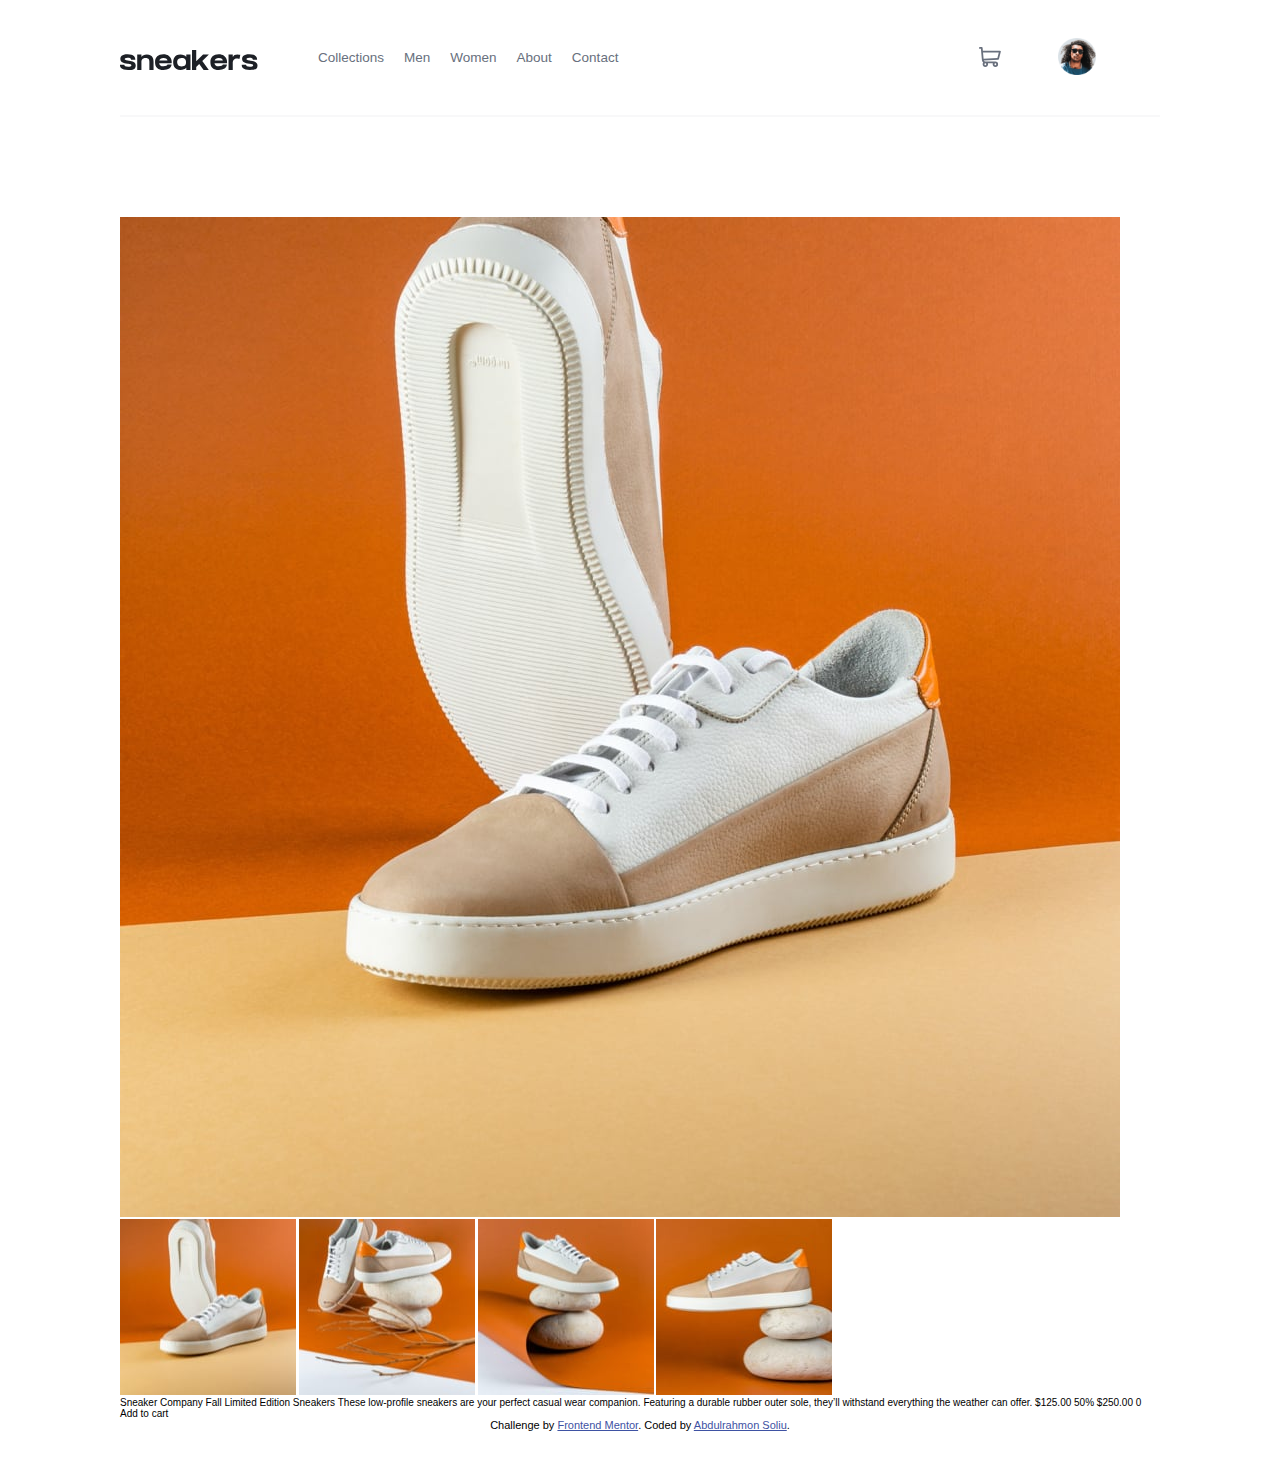
==== index.html @ 3b7e8612 "updated the navigation bar section" ====
<!DOCTYPE html>
<html lang="en">
	<head>
		<meta charset="UTF-8" />
		<meta name="viewport" content="width=device-width, initial-scale=1.0" />
		<!-- displays site properly based on user's device -->

		<link
			rel="icon"
			type="image/png"
			sizes="32x32"
			href="./images/favicon-32x32.png" />
		<link rel="stylesheet" href="styles/style.css" />
		<title>Frontend Mentor | E-commerce product page</title>

		<!-- Feel free to remove these styles or customise in your own stylesheet 👍 -->
	</head>
	<body>
		<header>
			<nav class="nav-container">
				<div class="nav-details">
					<div>
						<img class="logo" src="images/logo.svg" alt="logo" />
					</div>

					<ul class="nav-links">
						<li><a href="index.html">Collections</a></li>
						<li><a href="index.html">Men</a></li>
						<li><a href="index.html">Women</a></li>
						<li><a href="index.html">About</a></li>
						<li><a href="index.html">Contact</a></li>
					</ul>
				</div>

				<div class="cart-details">
					<div>
						<img class="cart-icon" src="images/icon-cart.svg" alt="cart" />
					</div>

					<div>
						<img
							class="image-avatar"
							src="images/image-avatar.png"
							alt="image-avatar" />
					</div>
				</div>
			</nav>
			<div class="grayline"></div>
		</header>
		<main>
			<section>
				<img src="images/image-product-1.jpg" alt="main-product-1" />
				<img src="images/image-product-1-thumbnail.jpg" alt="product-1" />
				<img src="images/image-product-2-thumbnail.jpg" alt="product-2" />
				<img src="images/image-product-3-thumbnail.jpg" alt="product-3" />
				<img src="images/image-product-4-thumbnail.jpg" alt="product-4" />
			</section>

			<aside>
				Sneaker Company Fall Limited Edition Sneakers These low-profile sneakers
				are your perfect casual wear companion. Featuring a durable rubber outer
				sole, they’ll withstand everything the weather can offer. $125.00 50%
				$250.00 0 Add to cart
			</aside>
		</main>

		<footer>
			<div class="attribution">
				Challenge by
				<a href="https://www.frontendmentor.io?ref=challenge" target="_blank"
					>Frontend Mentor</a
				>. Coded by <a href="#">Abdulrahmon Soliu</a>.
			</div>
		</footer>

		<script src="script/main.js"></script>
	</body>
</html>
---- styles/style.css ----
:root {
	--orange: hsl(26, 100%, 55%);
	--dark-blue: hsl(220, 13%, 13%);
	--grayish-blue: hsl(219, 9%, 45%);
}

*,
*:before,
*:after {
	margin: 0;
	padding: 0;
	box-sizing: border-box;
}

html {
	padding: 5rem 12rem;
	font-family: "Kumbh Sans", sans-serif;
	font-size: 62.5%;
}

header {
	width: 100%;
	margin-bottom: 10rem;
}

.nav-container {
	width: 100%;
	display: flex;
	align-items: center;
	justify-content: space-between;
}

.nav-details {
	display: flex;
	justify-content: space-between;
	align-items: flex-start;
	gap: 5rem;
}

.nav-links {
	list-style: none;
	display: flex;
	justify-content: center;
	align-items: center;
	margin-bottom: 5rem;
}

.nav-links li a {
	padding: 10px;
	text-decoration: none;
	font-size: 13.5px;
	position: relative;
	list-style: none;
	color: var(--grayish-blue);
	font-weight: 500;
}

.nav-links li a::after {
	content: "";
	position: absolute;
	height: 0.2em;
	width: 0%;
	display: block;
	background-color: var(--orange);
	bottom: -3.1em;
	transition: all ease-in-out 200ms;
}

.nav-links li a:hover::after {
	cursor: pointer;
	font-weight: 600;
	color: var(--dark-blue);
	width: 95%;
}

.cart-details {
	margin-top: -5rem;
	display: flex;
	align-items: center;
	justify-content: center;
	gap: 0.5rem;
}

.cart-icon {
	margin-right: 5rem;
	transition: filter 0.1s ease;
}

.cart-icon:hover {
	cursor: pointer;
	filter: brightness(0.7) contrast(2.8);
}

.image-avatar {
	width: 40%;
	transition: transform 0.3s ease;
	border: 2px solid transparent;
}

.image-avatar:hover {
	border-color: var(--orange);
	border-radius: 50%;
	cursor: pointer;
	transform: scale(1.1);
}

.grayline {
	height: 1.5px;
	width: 100%;
	background-color: hsl(220, 14%, 75%);
	opacity: 0.1;
}

.attribution {
	font-size: 11px;
	text-align: center;
}
.attribution a {
	color: hsl(228, 45%, 44%);
}
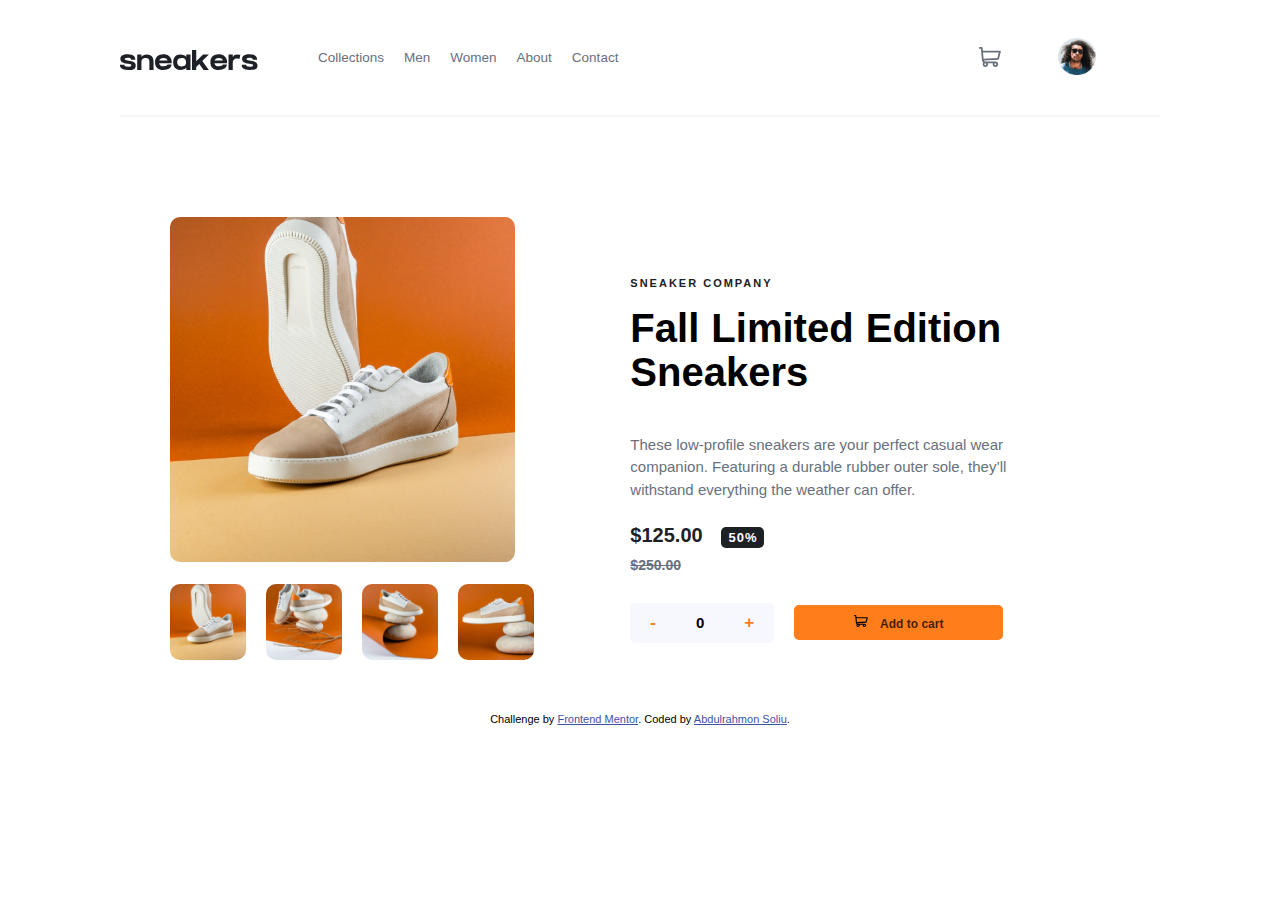
==== commit e83045a6: "added the main product section" ====
--- a/index.html
+++ b/index.html
@@ -47,21 +47,48 @@
 			</nav>
 			<div class="grayline"></div>
 		</header>
-		<main>
-			<section>
-				<img src="images/image-product-1.jpg" alt="main-product-1" />
-				<img src="images/image-product-1-thumbnail.jpg" alt="product-1" />
-				<img src="images/image-product-2-thumbnail.jpg" alt="product-2" />
-				<img src="images/image-product-3-thumbnail.jpg" alt="product-3" />
-				<img src="images/image-product-4-thumbnail.jpg" alt="product-4" />
+		<main class="main-section">
+			<section class="product-section">
+				<div>
+					<img src="images/image-product-1.jpg" alt="main-product-1" />
+				</div>
+				<div class="secondary-product">
+					<img src="images/image-product-1-thumbnail.jpg" alt="product-1" />
+					<img src="images/image-product-2-thumbnail.jpg" alt="product-2" />
+					<img src="images/image-product-3-thumbnail.jpg" alt="product-3" />
+					<img src="images/image-product-4-thumbnail.jpg" alt="product-4" />
+				</div>
 			</section>
 
-			<aside>
-				Sneaker Company Fall Limited Edition Sneakers These low-profile sneakers
-				are your perfect casual wear companion. Featuring a durable rubber outer
-				sole, they’ll withstand everything the weather can offer. $125.00 50%
-				$250.00 0 Add to cart
-			</aside>
+			<section class="product-info">
+				<p class="product-info_name">Sneaker Company</p>
+
+				<h1 class="main-heading">Fall Limited Edition Sneakers</h1>
+				<p class="product_info__paragraph">
+					These low-profile sneakers are your perfect casual wear companion.
+					Featuring a durable rubber outer sole, they’ll withstand everything
+					the weather can offer.
+				</p>
+				<div class="price-container">
+					<span class="price">$125.00</span>
+					<span class="percent-discount">50%</span>
+				</div>
+				<p class="price-discount">$250.00</p>
+				<div class="cart-container">
+					<div class="cart-container__quantity">
+						<span class="minus">-</span>
+						<span class="zero">0</span>
+						<span class="plus">+</span>
+					</div>
+					<div class="cart-section">
+						<img
+							class="cart-section-icon"
+							src="images/icon-cart.svg"
+							alt="cart" />
+						<a href="index.html" class="add-to-cart">Add to cart</a>
+					</div>
+				</div>
+			</section>
 		</main>
 
 		<footer>
--- a/styles/style.css
+++ b/styles/style.css
@@ -1,7 +1,10 @@
 :root {
 	--orange: hsl(26, 100%, 55%);
-	--dark-blue: hsl(220, 13%, 13%);
-	--grayish-blue: hsl(219, 9%, 45%);
+	--dark-grayish-blue: hsl(220, 13%, 13%);
+	--grayish-blue-1: hsl(219, 9%, 45%);
+	--grayish-blue: hsl(220, 14%, 75%);
+	--light-grayish-blue: hsl(223, 64%, 98%);
+	--black: hsla(0, 0%, 0%, 0.75);
 }
 
 *,
@@ -51,10 +54,14 @@
 	font-size: 13.5px;
 	position: relative;
 	list-style: none;
-	color: var(--grayish-blue);
+	color: var(--grayish-blue-1);
 	font-weight: 500;
 }
 
+.nav-links li a:hover {
+	font-weight: 500;
+	color: var(--dark-grayish-blue);
+}
 .nav-links li a::after {
 	content: "";
 	position: absolute;
@@ -68,22 +75,21 @@
 
 .nav-links li a:hover::after {
 	cursor: pointer;
-	font-weight: 600;
-	color: var(--dark-blue);
 	width: 95%;
 }
 
 .cart-details {
 	margin-top: -5rem;
-	display: flex;
-	align-items: center;
-	justify-content: center;
+	margin-left: -20rem;
+	display: flex;
+	align-items: center;
+	justify-content: flex-end;
 	gap: 0.5rem;
 }
 
 .cart-icon {
 	margin-right: 5rem;
-	transition: filter 0.1s ease;
+	transition: filter 0.15s ease-in;
 }
 
 .cart-icon:hover {
@@ -105,10 +111,155 @@
 }
 
 .grayline {
-	height: 1.5px;
+	height: 2px;
 	width: 100%;
 	background-color: hsl(220, 14%, 75%);
-	opacity: 0.1;
+	opacity: 0.15;
+}
+
+.main-section {
+	display: flex;
+	justify-content: space-between;
+	align-self: center;
+	margin: 5rem;
+}
+
+.product-section {
+	display: flex;
+	flex-direction: column;
+	gap: 2em;
+}
+
+.product-section div > img {
+	max-width: 75%;
+	height: auto;
+	border-radius: 10px;
+}
+
+.secondary-product {
+	display: flex;
+	gap: 2em;
+}
+
+.secondary-product > img {
+	max-width: 40%;
+	width: 16.5%;
+	height: 25%;
+}
+
+.product-info {
+	padding: 6rem 0 2rem;
+}
+
+.product-info_name {
+	color: var(--dark-grayish-blue);
+	font-size: 1.1em;
+	letter-spacing: 2px;
+	text-transform: uppercase;
+	font-weight: 600;
+	margin-bottom: 1.5em;
+}
+
+.main-heading {
+	font-size: 4em;
+	line-height: 1.1;
+	word-spacing: 1px;
+	margin-bottom: 1em;
+}
+
+.product_info__paragraph {
+	color: var(--grayish-blue-1);
+	font-size: 1.5em;
+	max-width: 80%;
+	margin-bottom: 1.5em;
+	line-height: 1.5;
+}
+
+.price {
+	font-size: 2rem;
+	color: var(--dark-grayish-blue);
+	font-weight: 600;
+	margin-right: 0.8em;
+}
+
+.percent-discount {
+	background-color: var(--dark-grayish-blue);
+	color: #fff;
+	padding: 3px 7px;
+	font-size: 1.3em;
+	letter-spacing: 1px;
+	font-weight: 600;
+	border-radius: 5px;
+}
+
+.price-container {
+	margin-bottom: 1rem;
+}
+
+.price-discount {
+	text-decoration: line-through;
+	font-size: 1.4em;
+	font-weight: 600;
+	color: var(--grayish-blue-1);
+	margin-bottom: 3rem;
+}
+
+.cart-container {
+	display: flex;
+	gap: 2rem;
+	align-items: center;
+}
+
+.cart-container .cart-container__quantity {
+	background-color: var(--light-grayish-blue);
+	padding: 10px 20px;
+	display: flex;
+	justify-content: space-between;
+	align-items: center;
+	gap: 4em;
+	border-radius: 5px;
+}
+
+.cart-container div span {
+	cursor: pointer;
+	text-align: center;
+	font-weight: 590;
+}
+
+.minus {
+	font-size: 1.7em;
+	color: var(--orange);
+}
+
+.zero {
+	font-size: 1.5em;
+}
+
+.plus {
+	font-size: 1.7em;
+	color: var(--orange);
+}
+
+.cart-section {
+	background-color: var(--orange);
+	padding: 1em 6em;
+	text-align: center;
+	border-radius: 5px;
+	cursor: pointer;
+}
+
+.add-to-cart {
+	text-decoration: none;
+	font-size: 01.2em;
+	font-weight: 600;
+	color: var(--black);
+	text-align: center;
+}
+
+.cart-section-icon {
+	margin-right: 0.9em;
+	width: 1.4em;
+	filter: brightness(0.7) contrast(2.8);
 }
 
 .attribution {
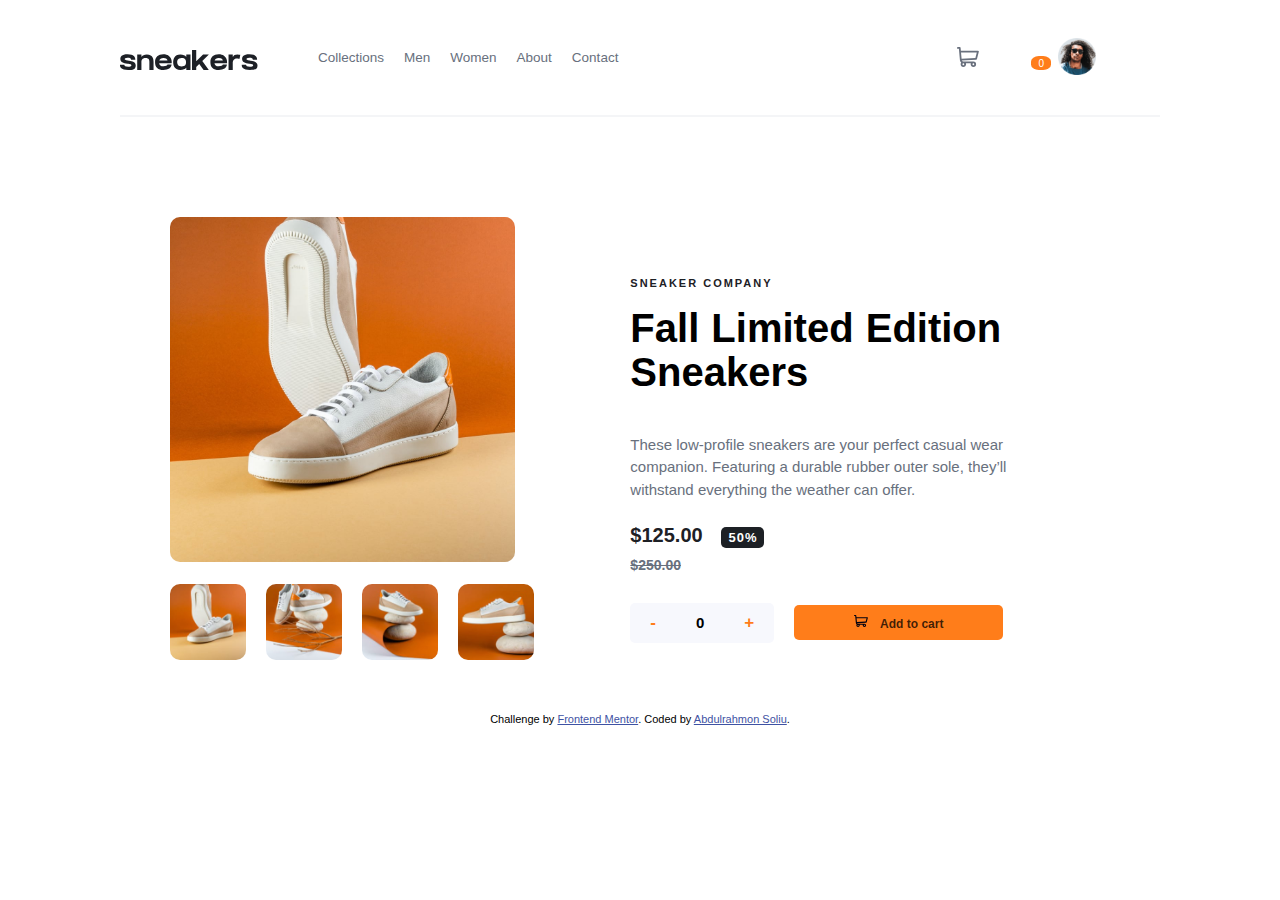
==== commit 7b7040d5: "added cart button functionality" ====
--- a/index.html
+++ b/index.html
@@ -35,6 +35,7 @@
 				<div class="cart-details">
 					<div>
 						<img class="cart-icon" src="images/icon-cart.svg" alt="cart" />
+						<span class="cart-item">0</span>
 					</div>
 
 					<div>
--- a/styles/style.css
+++ b/styles/style.css
@@ -97,6 +97,14 @@
 	filter: brightness(0.7) contrast(2.8);
 }
 
+.cart-item {
+	color: #fff;
+	background-color: var(--orange);
+	padding: 0.15em 0.7em;
+	border-radius: 40%;
+	text-align: center;
+}
+
 .image-avatar {
 	width: 40%;
 	transition: transform 0.3s ease;
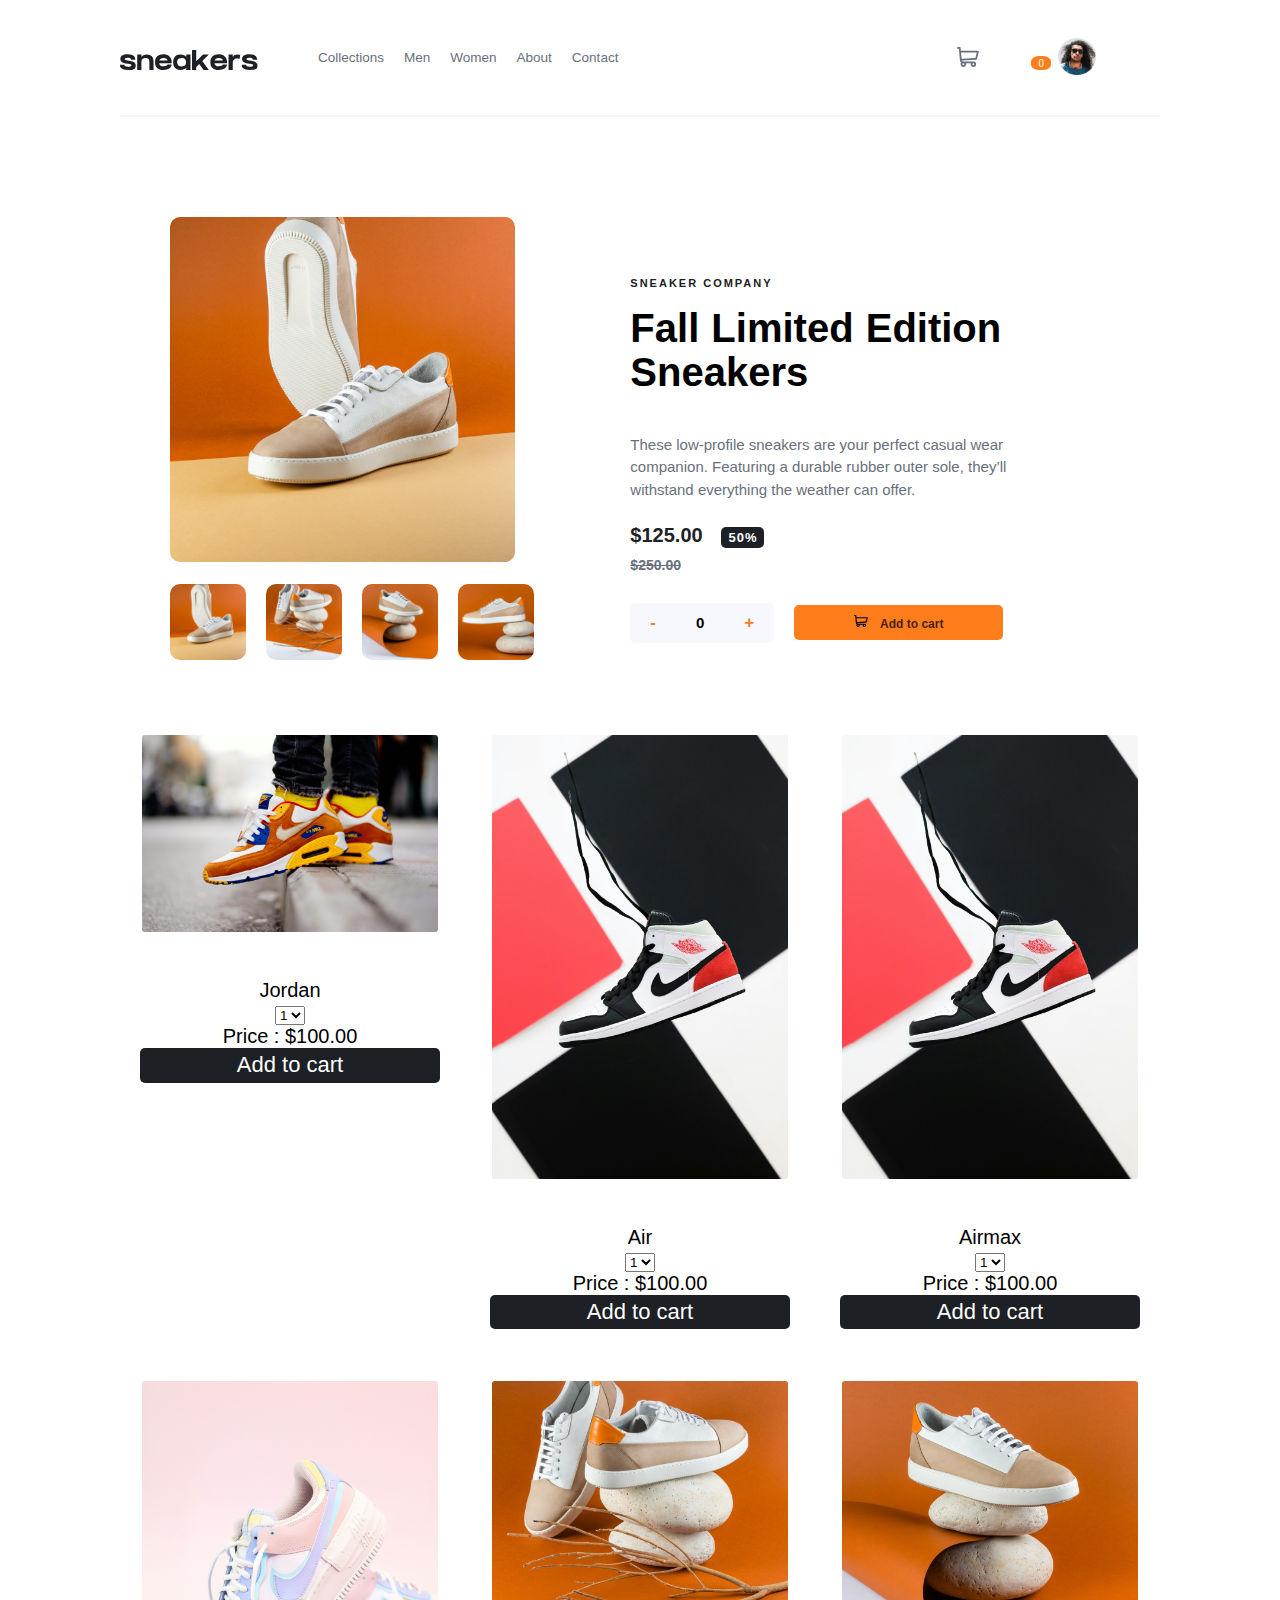
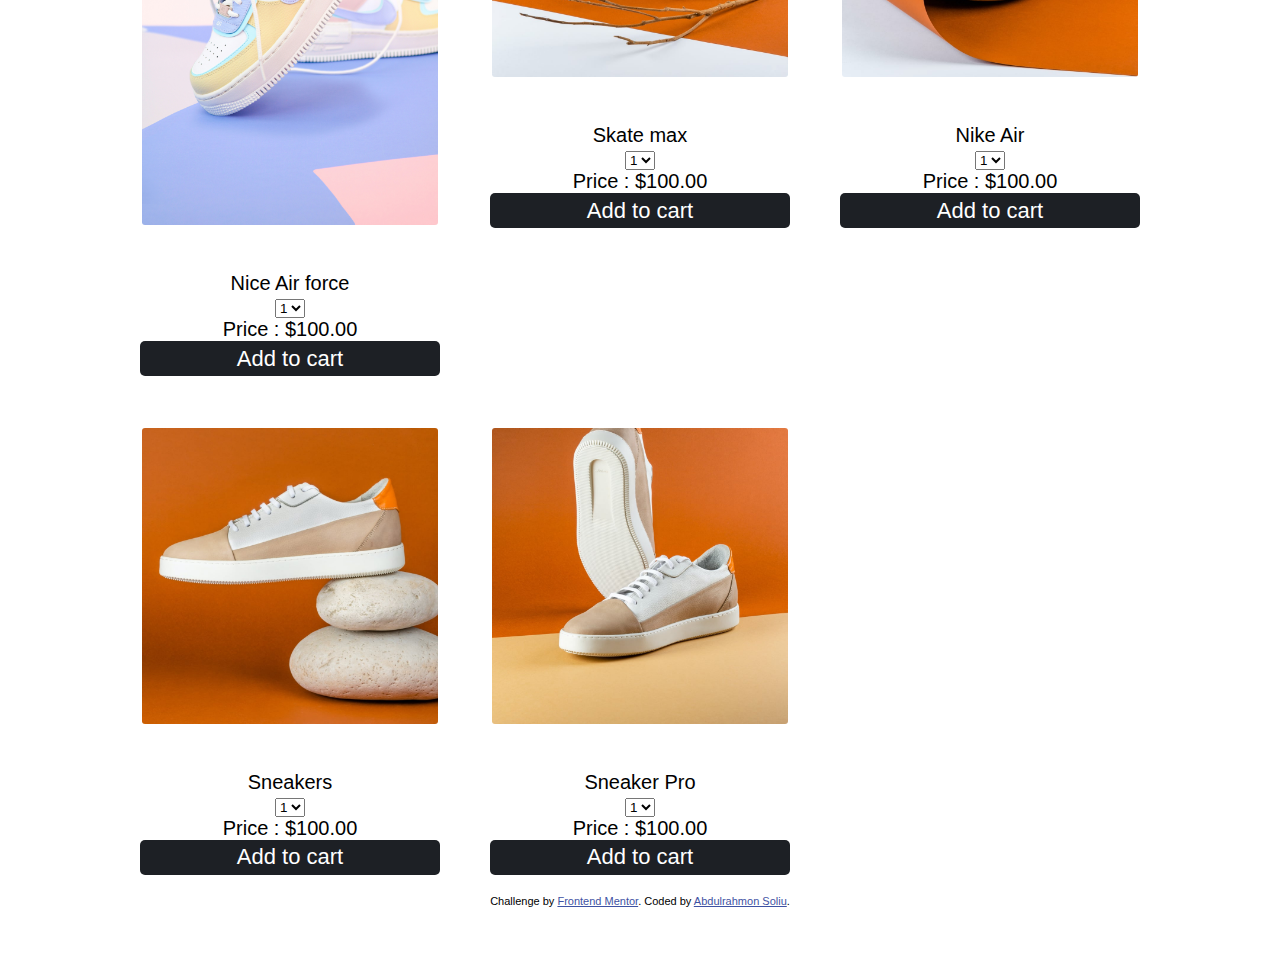
==== commit 0c30d246: "added more files and implemeted the product layout and functionality" ====
--- a/index.html
+++ b/index.html
@@ -86,11 +86,12 @@
 							class="cart-section-icon"
 							src="images/icon-cart.svg"
 							alt="cart" />
-						<a href="index.html" class="add-to-cart">Add to cart</a>
+						<a href="#" class="add-to-cart">Add to cart</a>
 					</div>
 				</div>
 			</section>
 		</main>
+		<section class="product-display"></section>
 
 		<footer>
 			<div class="attribution">
@@ -100,7 +101,7 @@
 				>. Coded by <a href="#">Abdulrahmon Soliu</a>.
 			</div>
 		</footer>
-
+		<script src="data/product.js"></script>
 		<script src="script/main.js"></script>
 	</body>
 </html>
--- a/styles/style.css
+++ b/styles/style.css
@@ -270,6 +270,45 @@
 	filter: brightness(0.7) contrast(2.8);
 }
 
+.product-display {
+	display: grid;
+	grid-template-columns: repeat(3, 1fr);
+	gap: 1em;
+	margin: 0 auto;
+}
+
+.product-container {
+	padding: 20px;
+	text-align: center;
+	width: 100%;
+	font-size: 2em;
+}
+
+.resize-img {
+	max-width: 100%;
+	height: auto;
+	border-radius: 5px;
+	border: 2px solid transparent;
+	transition: all 0.2s ease-in-out;
+	margin-bottom: 2em;
+}
+
+.resize-img:hover {
+	border-color: var(--orange);
+	transform: scale(1.1);
+}
+
+.added-to-cart {
+	font-size: 1.1em;
+	background-color: var(--dark-grayish-blue);
+	color: #fff;
+	border-radius: 5px;
+	padding: 0.2em 1em;
+}
+
+.added-to-cart:hover {
+	cursor: pointer;
+}
 .attribution {
 	font-size: 11px;
 	text-align: center;
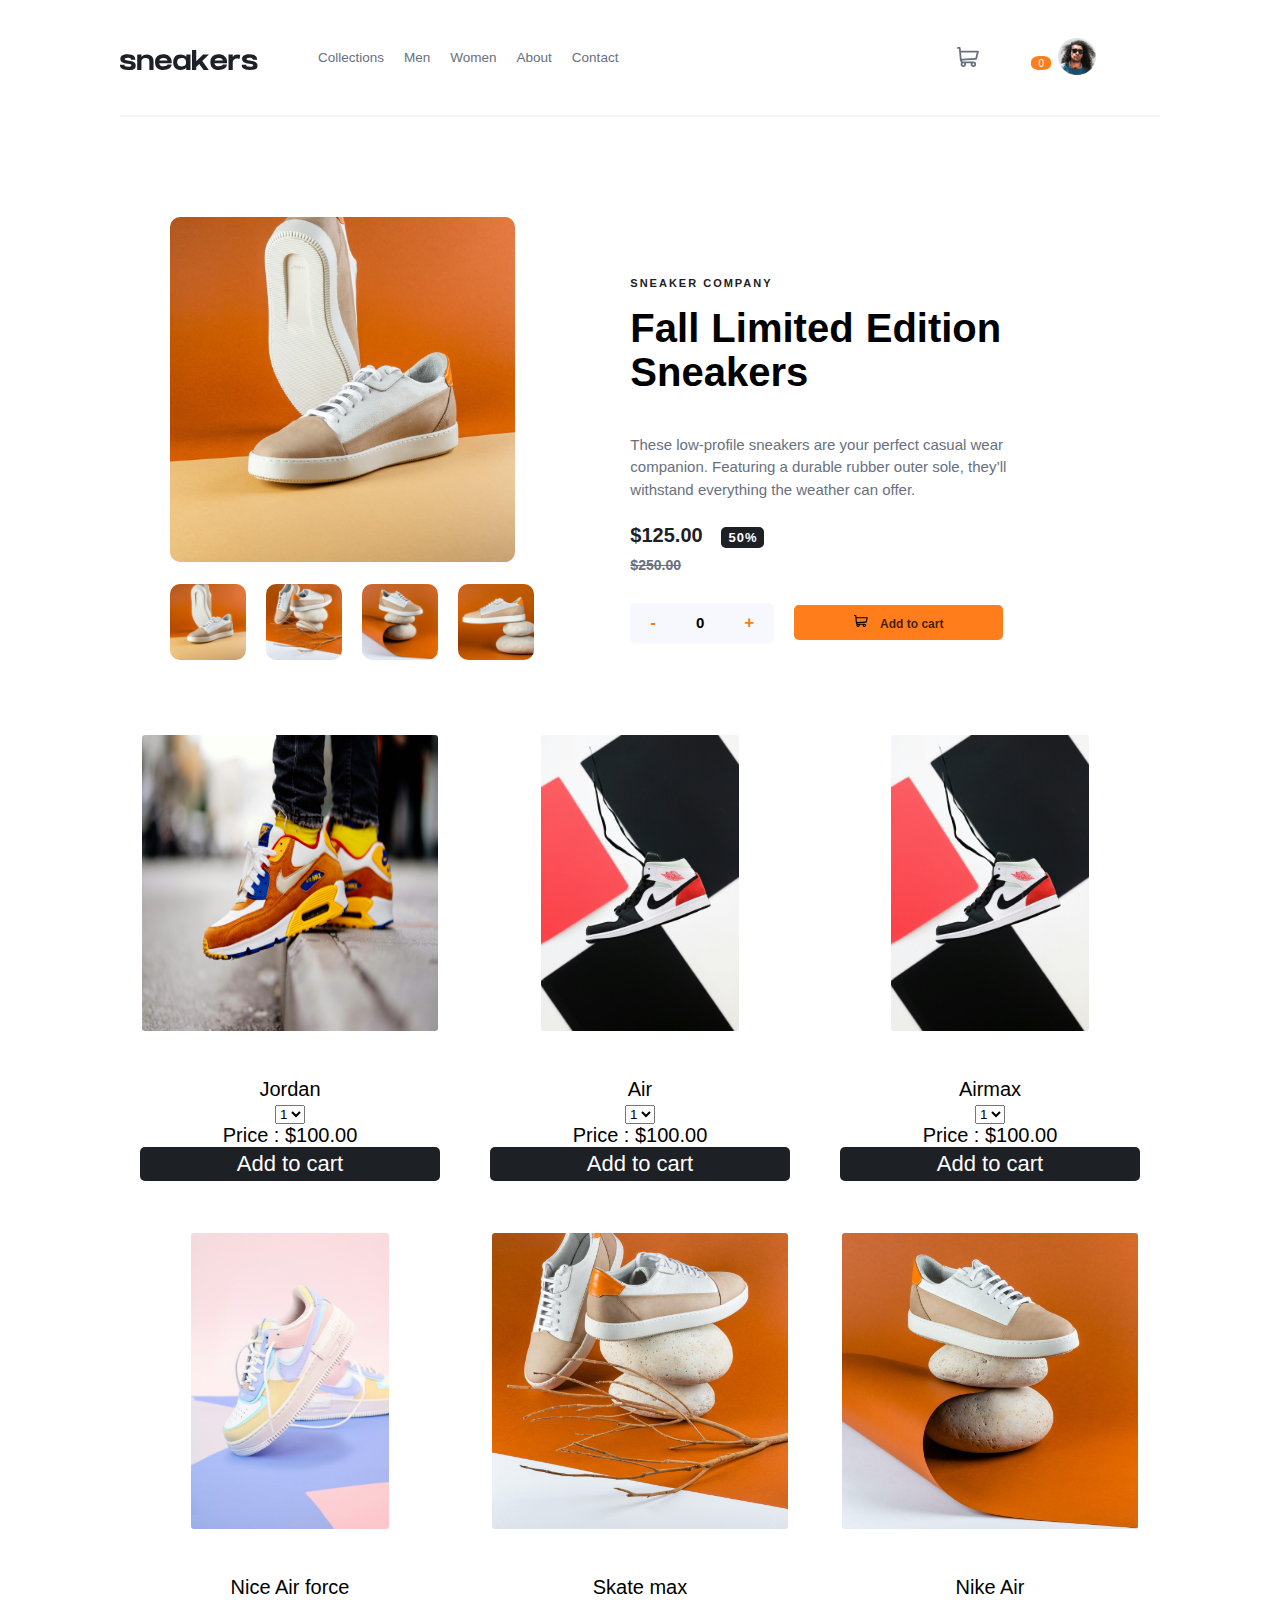
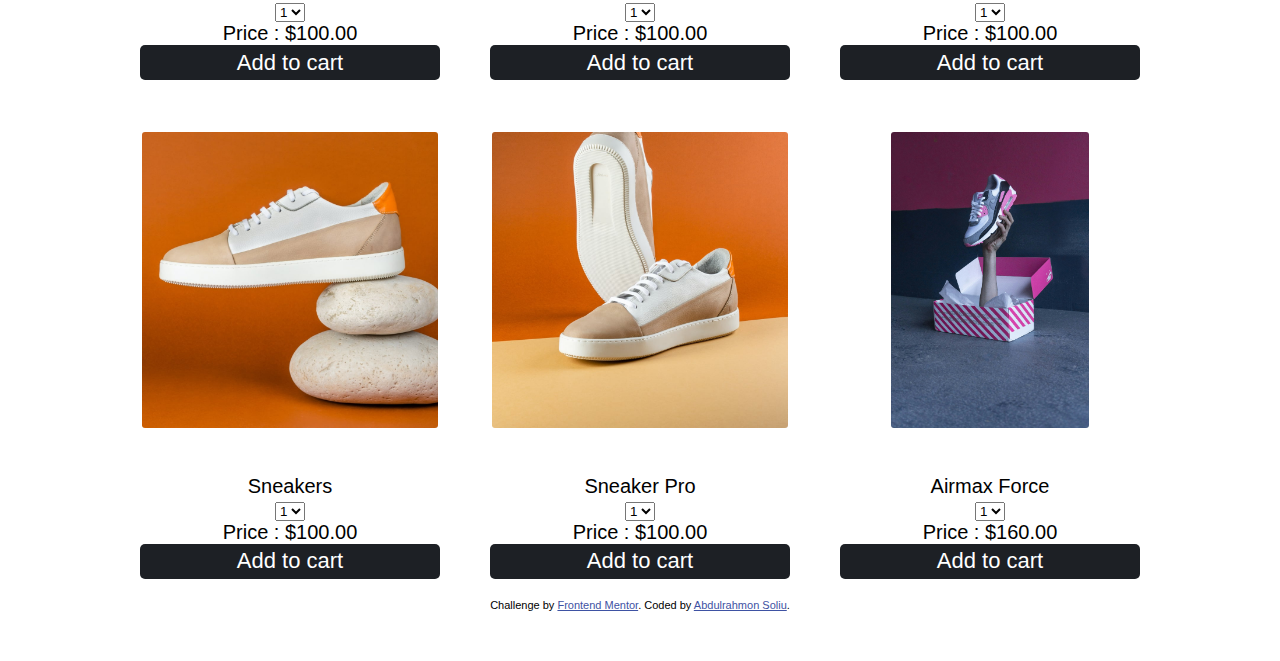
==== commit 574d7613: "resize the product height" ====
--- a/index.html
+++ b/index.html
@@ -91,6 +91,7 @@
 				</div>
 			</section>
 		</main>
+
 		<section class="product-display"></section>
 
 		<footer>
--- a/styles/style.css
+++ b/styles/style.css
@@ -286,7 +286,7 @@
 
 .resize-img {
 	max-width: 100%;
-	height: auto;
+	height: 15em;
 	border-radius: 5px;
 	border: 2px solid transparent;
 	transition: all 0.2s ease-in-out;
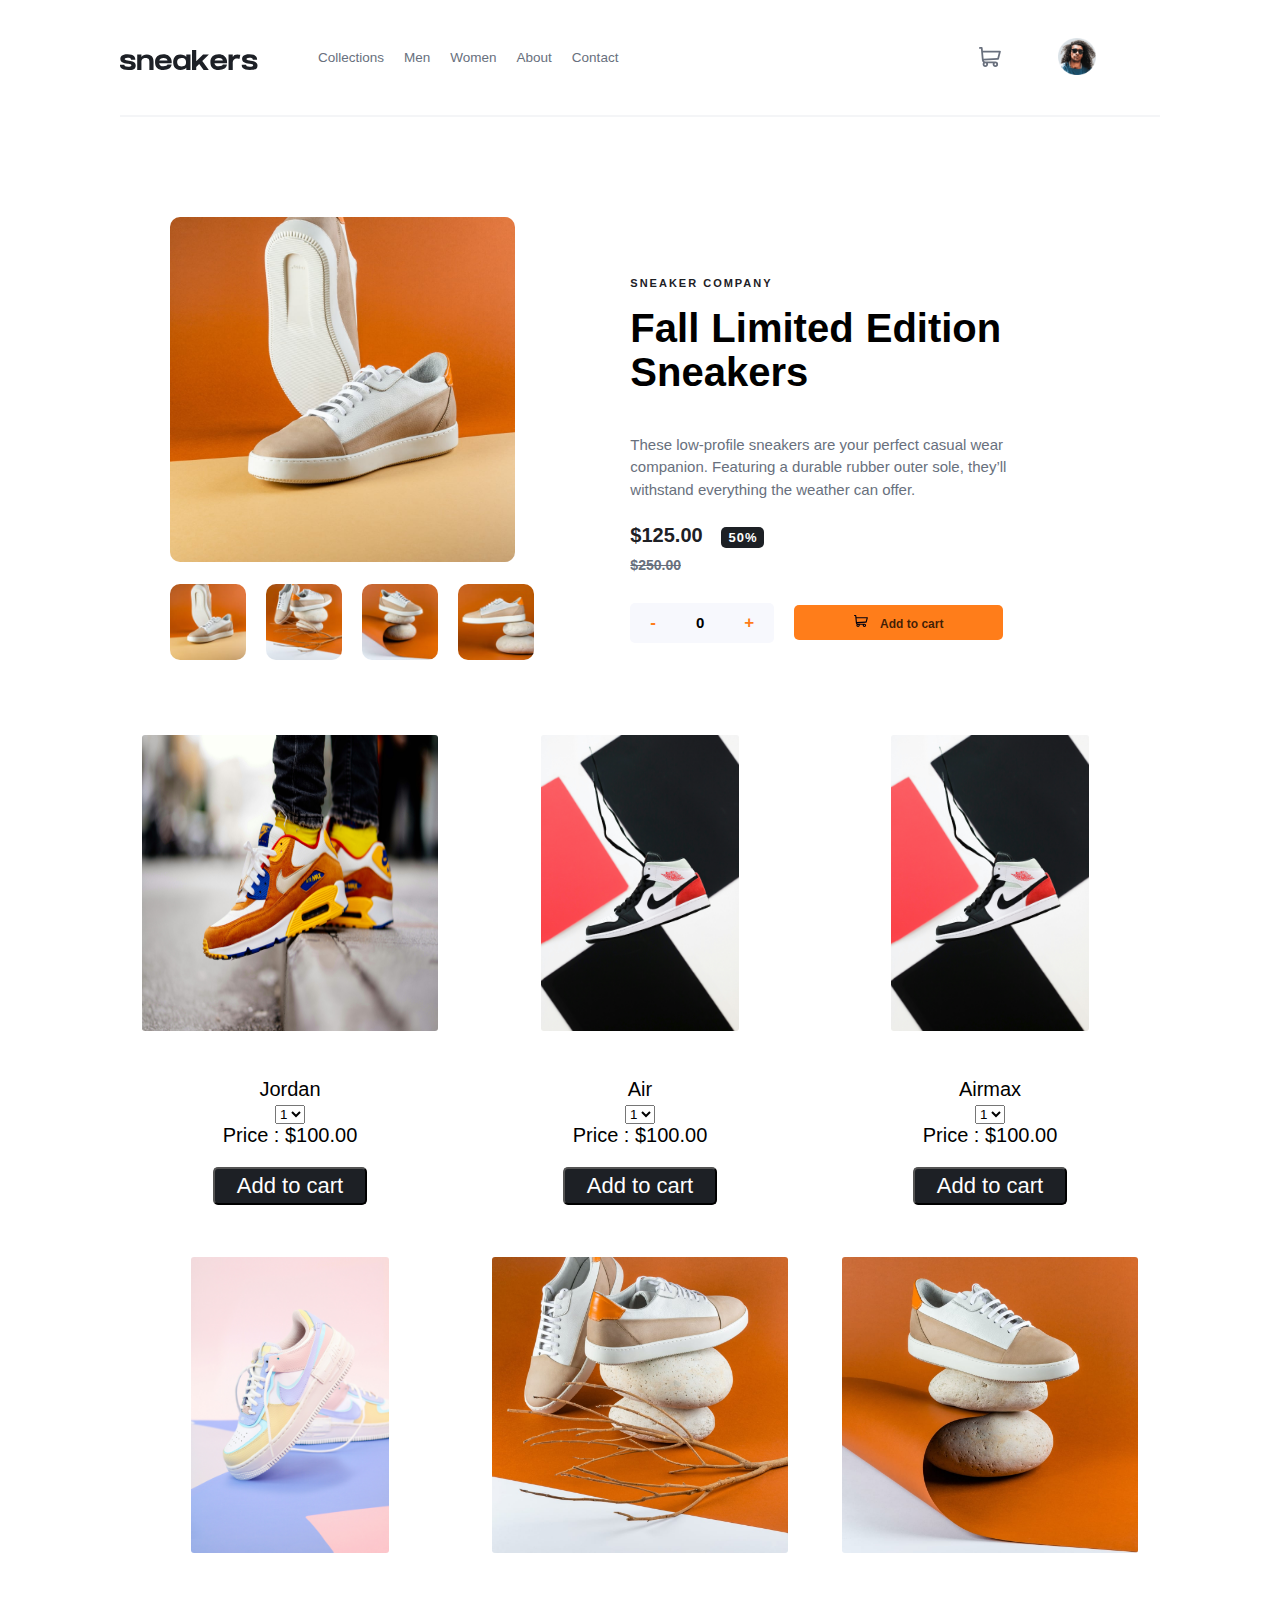
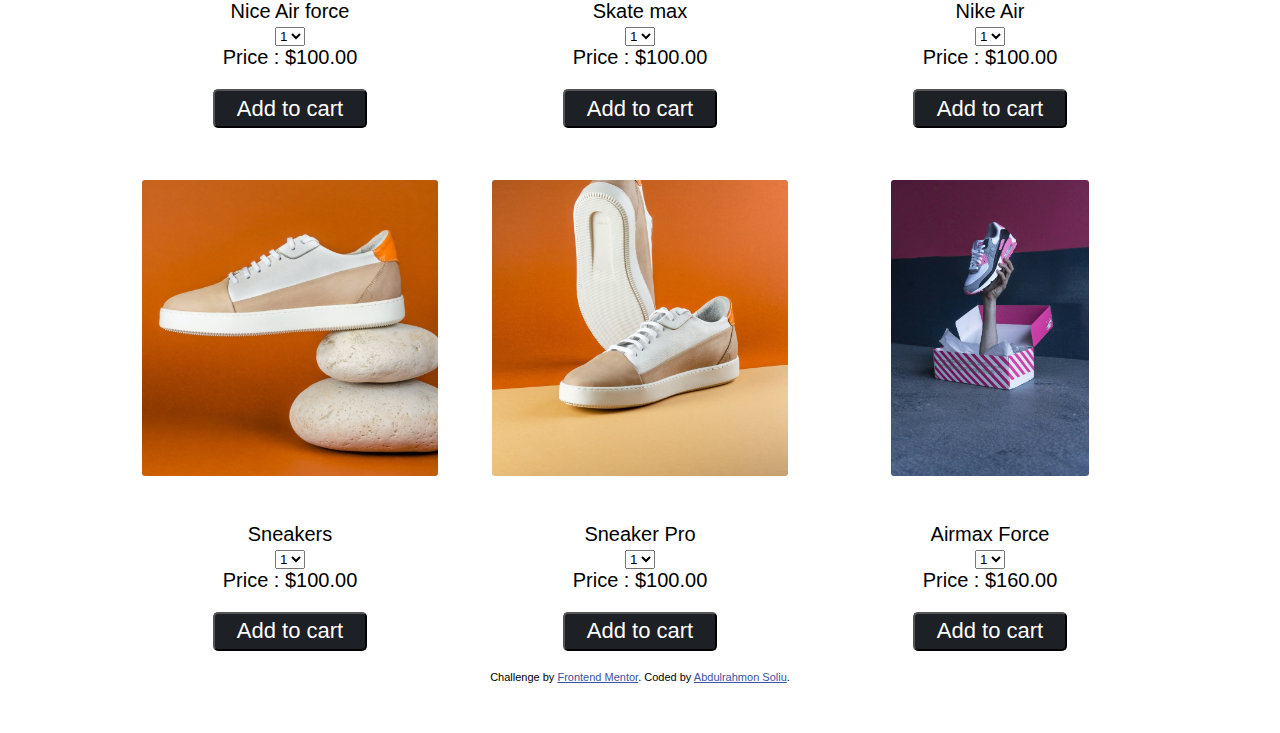
==== commit 3df7ec25: "cart button,cart quantity and cart box functionalities added" ====
--- a/index.html
+++ b/index.html
@@ -103,6 +103,7 @@
 			</div>
 		</footer>
 		<script src="data/product.js"></script>
+		<script src="data/cart.js"></script>
 		<script src="script/main.js"></script>
 	</body>
 </html>
--- a/styles/style.css
+++ b/styles/style.css
@@ -87,6 +87,9 @@
 	gap: 0.5rem;
 }
 
+.cart-details:nth-child(2) {
+	position: relative;
+}
 .cart-icon {
 	margin-right: 5rem;
 	transition: filter 0.15s ease-in;
@@ -99,10 +102,14 @@
 
 .cart-item {
 	color: #fff;
+	position: absolute;
 	background-color: var(--orange);
-	padding: 0.15em 0.7em;
+	padding: 0.13em 0.6em;
 	border-radius: 40%;
-	text-align: center;
+	left: 8px;
+	top: 3px;
+	text-align: center;
+	visibility: hidden;
 }
 
 .image-avatar {
@@ -309,6 +316,25 @@
 .added-to-cart:hover {
 	cursor: pointer;
 }
+
+.added {
+	width: 60%;
+	text-align: center;
+	margin: 0 auto;
+	display: none;
+}
+
+.added-visible {
+	display: block;
+}
+
+.checkmark-img {
+	width: 10%;
+	height: 20%;
+}
+.product-price_container {
+	margin-bottom: 1em;
+}
 .attribution {
 	font-size: 11px;
 	text-align: center;
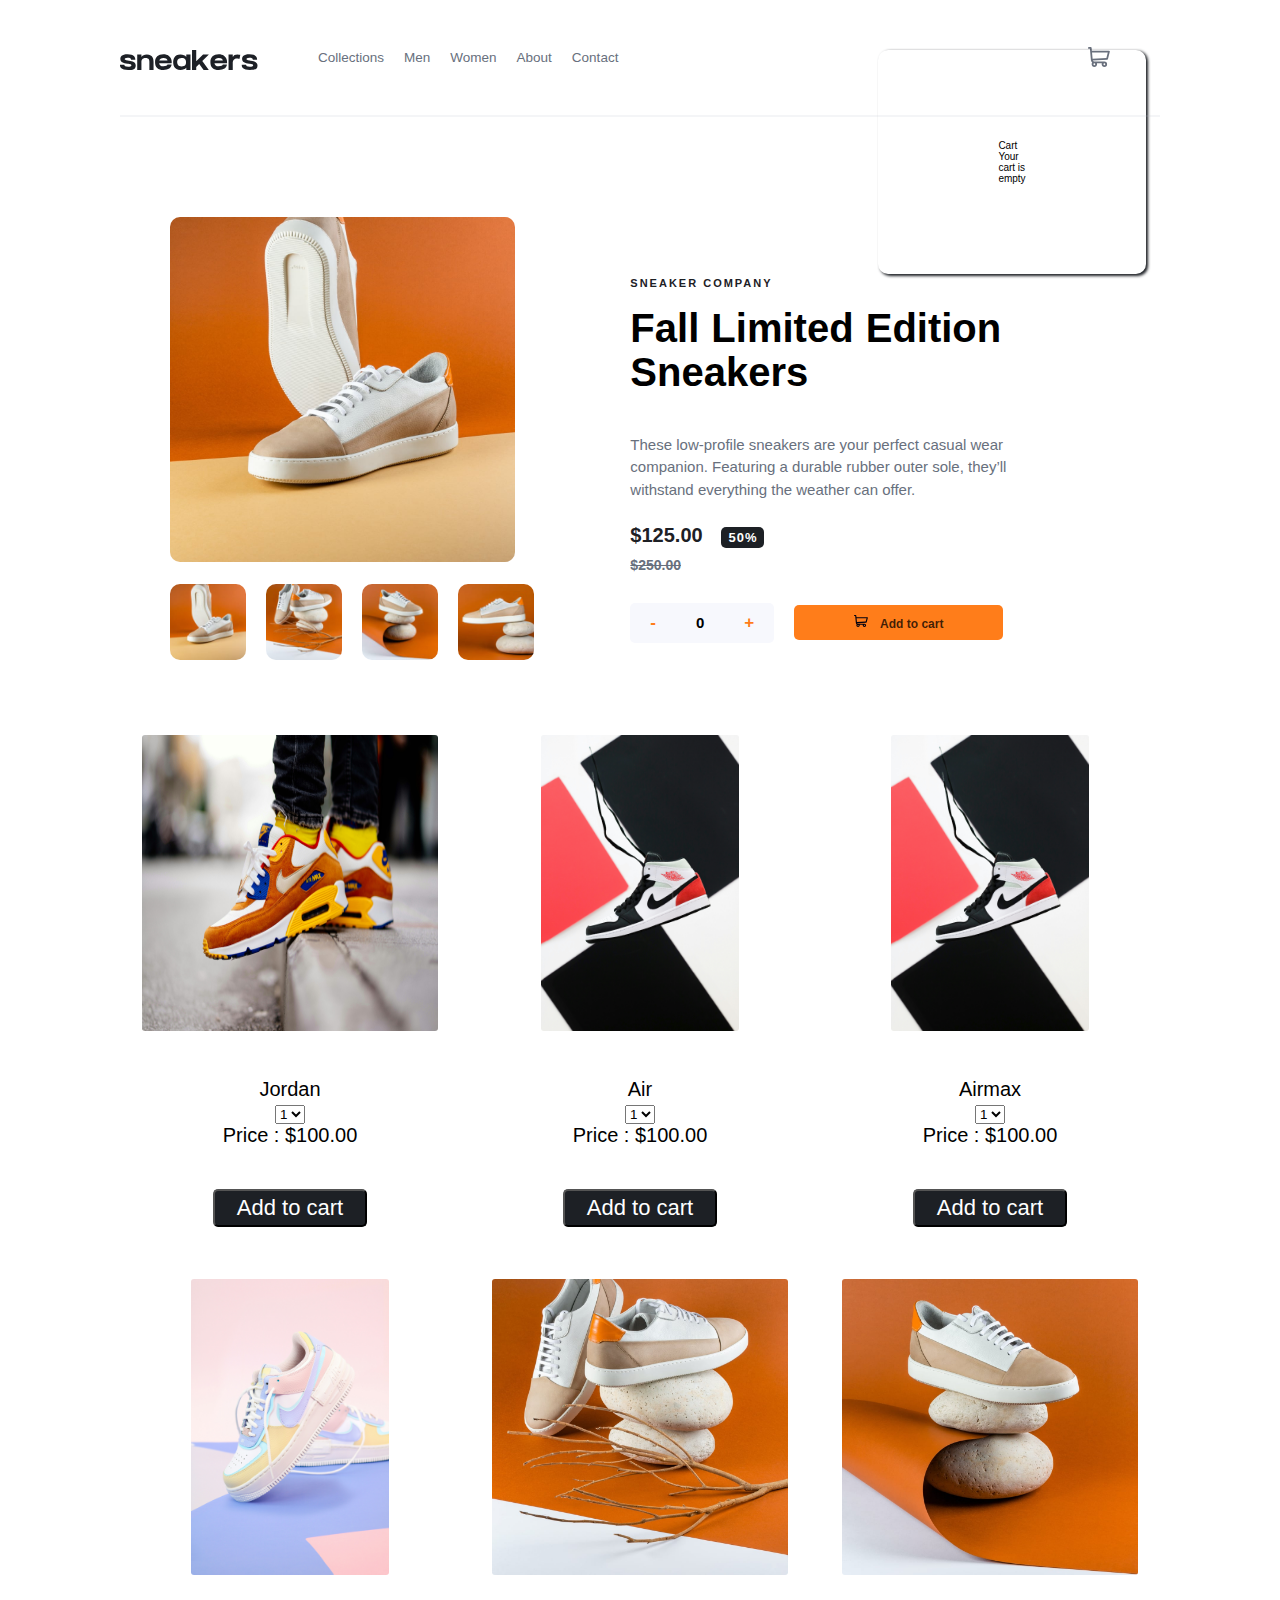
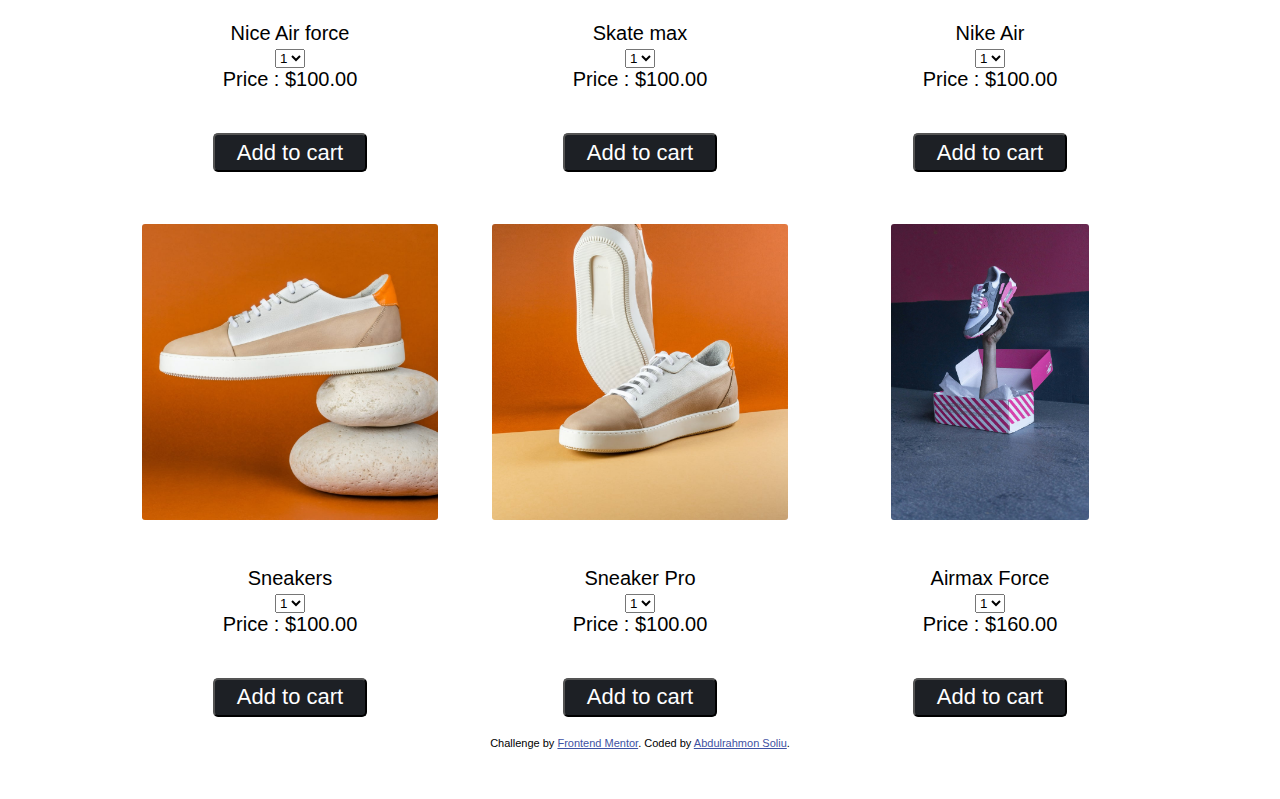
==== commit aaa9c357: "import cart and prduct from cart.js and prduct.js" ====
--- a/index.html
+++ b/index.html
@@ -35,6 +35,11 @@
 				<div class="cart-details">
 					<div>
 						<img class="cart-icon" src="images/icon-cart.svg" alt="cart" />
+						<div class="cart-modal">
+							<p>Cart</p>
+							<p class="line-gray"></p>
+							<p>Your cart is empty</p>
+						</div>
 						<span class="cart-item">0</span>
 					</div>
 
@@ -102,8 +107,6 @@
 				>. Coded by <a href="#">Abdulrahmon Soliu</a>.
 			</div>
 		</footer>
-		<script src="data/product.js"></script>
-		<script src="data/cart.js"></script>
-		<script src="script/main.js"></script>
+		<script type="module" src="script/main.js"></script>
 	</body>
 </html>
--- a/styles/style.css
+++ b/styles/style.css
@@ -87,6 +87,9 @@
 	gap: 0.5rem;
 }
 
+.cart-details div {
+	position: absolute;
+}
 .cart-details:nth-child(2) {
 	position: relative;
 }
@@ -98,18 +101,31 @@
 .cart-icon:hover {
 	cursor: pointer;
 	filter: brightness(0.7) contrast(2.8);
+}
+
+.cart-modal {
+	position: relative;
+	padding: 9em 12em;
+	top: 15%;
+	right: 20%;
+	border-radius: 1em;
+	box-shadow: 0.2em 0.11em 0.3em var(--dark-grayish-blue);
 }
 
 .cart-item {
 	color: #fff;
 	position: absolute;
 	background-color: var(--orange);
-	padding: 0.13em 0.6em;
+	padding: 0.13em 0.4em;
 	border-radius: 40%;
 	left: 8px;
 	top: 3px;
 	text-align: center;
 	visibility: hidden;
+}
+
+.cart-visible {
+	visibility: visible;
 }
 
 .image-avatar {
@@ -321,11 +337,12 @@
 	width: 60%;
 	text-align: center;
 	margin: 0 auto;
-	display: none;
+	font-size: 0.8em;
+	visibility: hidden;
 }
 
 .added-visible {
-	display: block;
+	visibility: visible;
 }
 
 .checkmark-img {
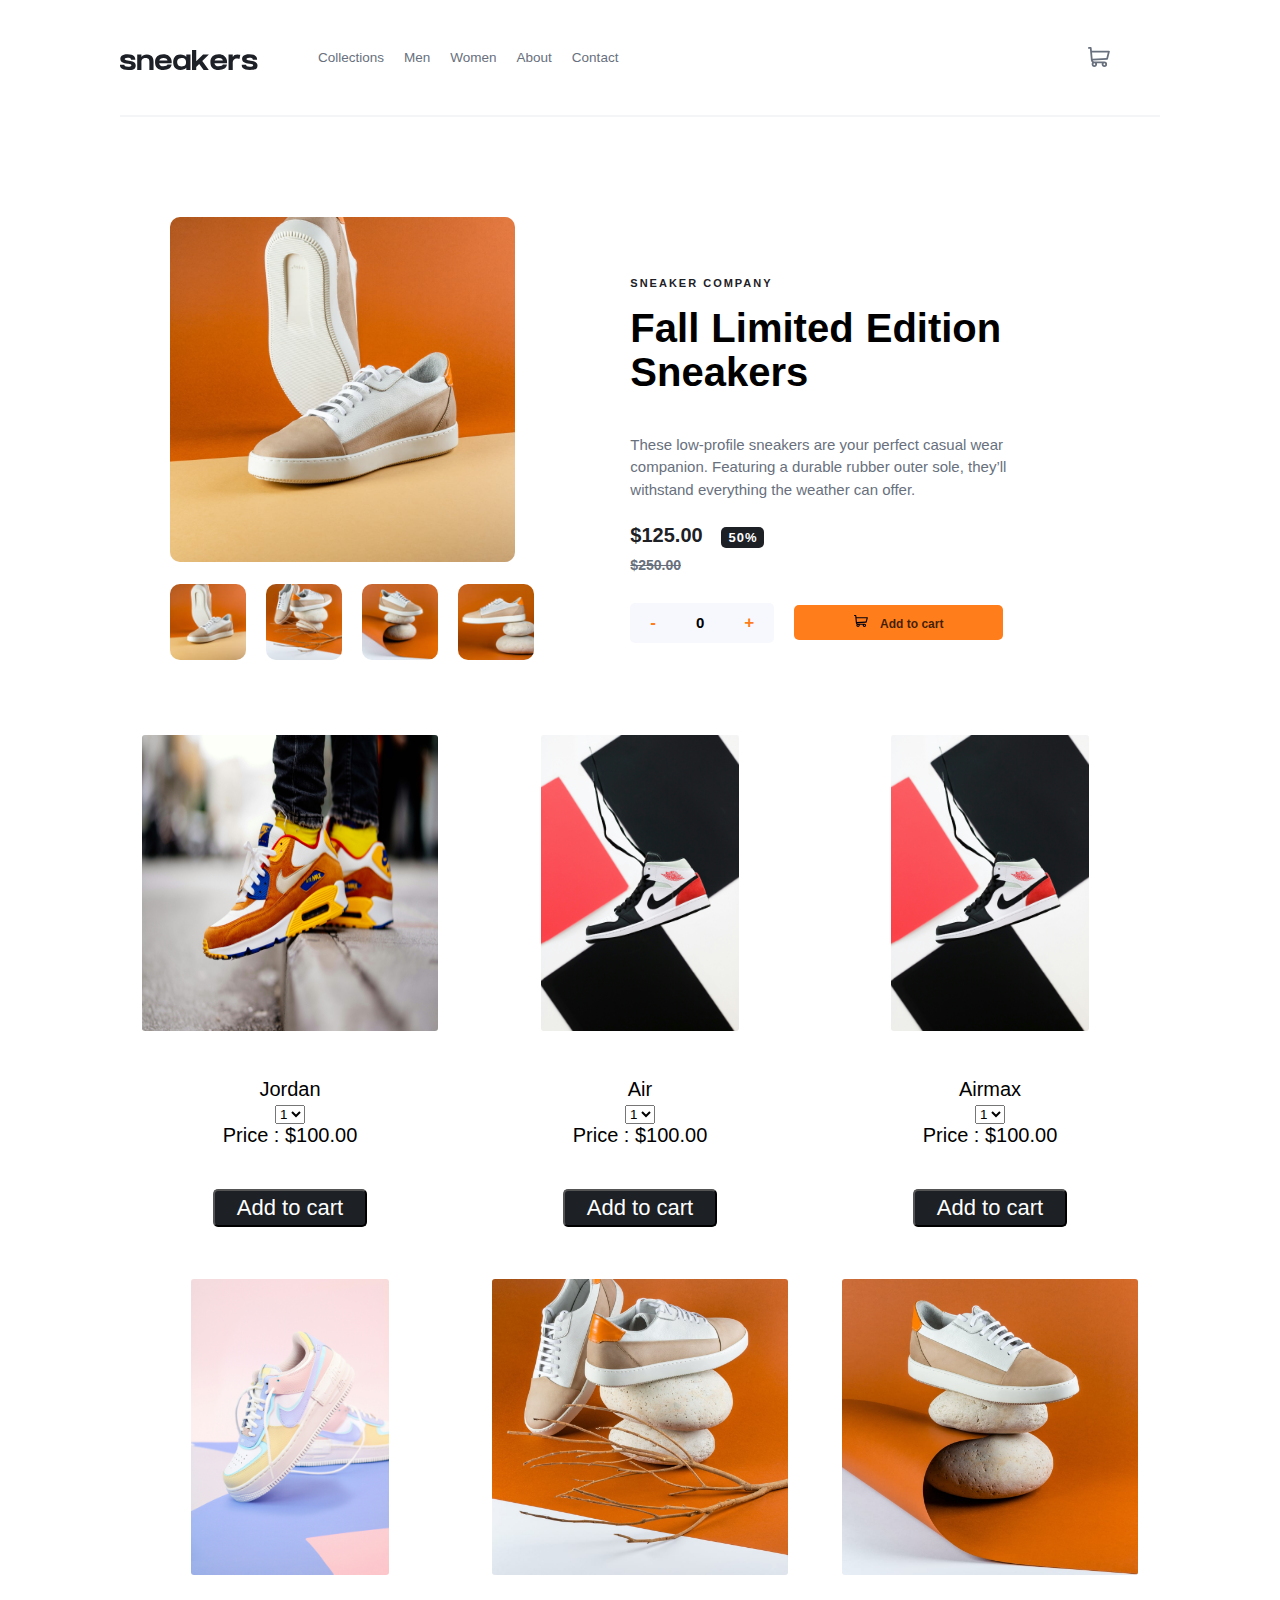
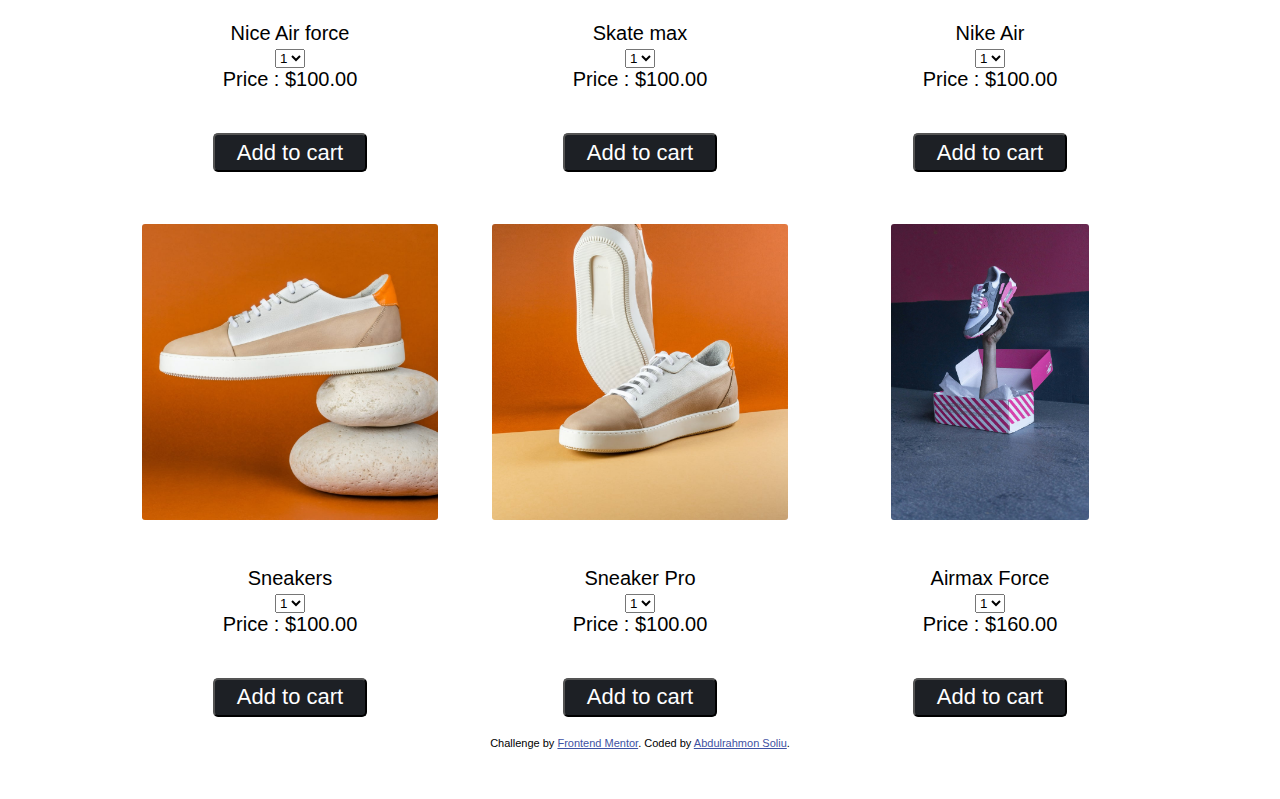
==== commit 57b3609c: "added the checkout.html, checkout.js and designed the checkout page" ====
--- a/index.html
+++ b/index.html
@@ -34,7 +34,9 @@
 
 				<div class="cart-details">
 					<div>
-						<img class="cart-icon" src="images/icon-cart.svg" alt="cart" />
+						<a href="checkout.html"
+							><img class="cart-icon" src="images/icon-cart.svg" alt="cart"
+						/></a>
 						<div class="cart-modal">
 							<p>Cart</p>
 							<p class="line-gray"></p>
--- a/styles/style.css
+++ b/styles/style.css
@@ -110,6 +110,7 @@
 	right: 20%;
 	border-radius: 1em;
 	box-shadow: 0.2em 0.11em 0.3em var(--dark-grayish-blue);
+	display: none;
 }
 
 .cart-item {
